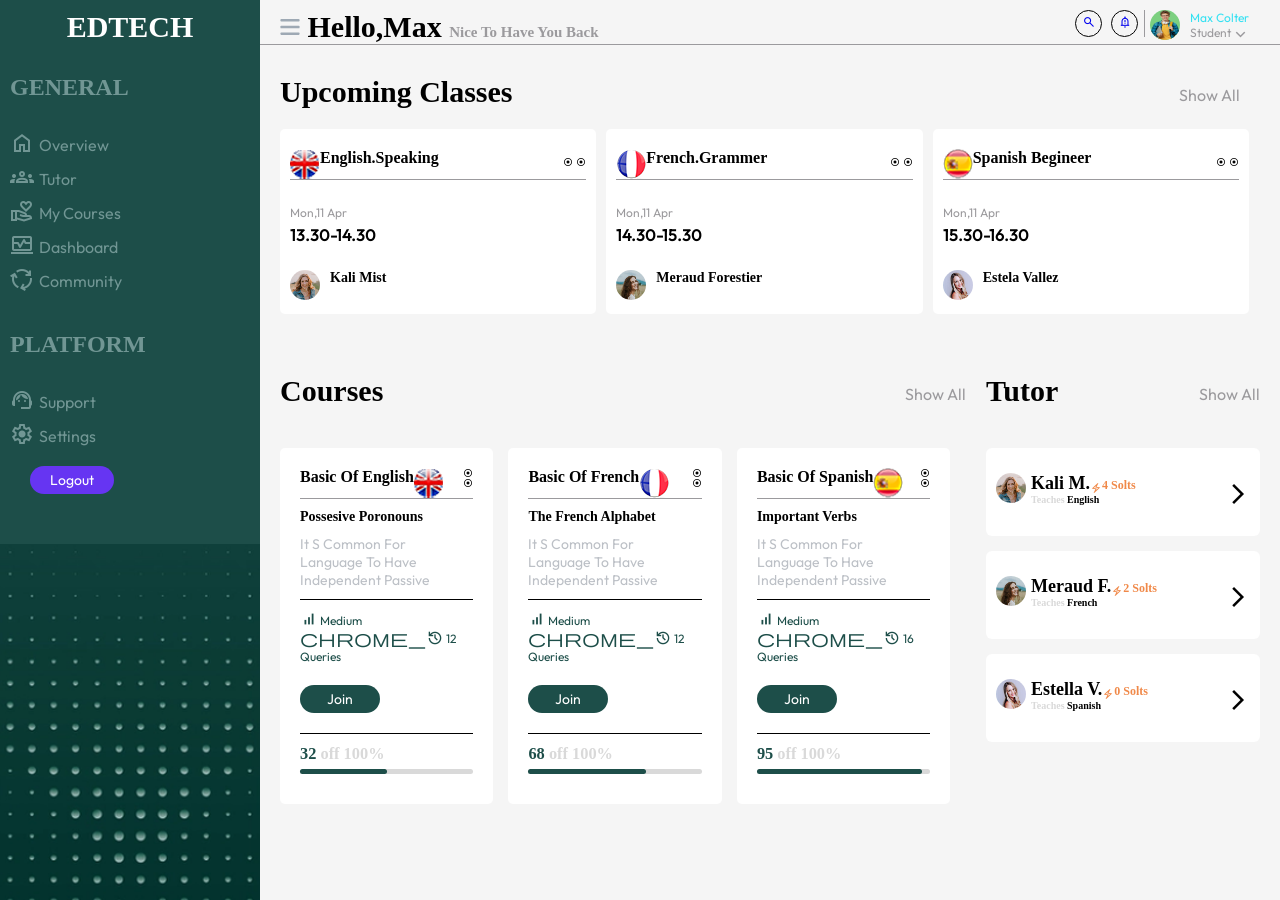
==== index.html @ 7ae6b399 "Rename overview.html to index.html" ====
<!doctype html>
<html>
<head>
	<meta charset="UTF-8">
	<meta name="viewport" content="width=device-width,intial-scale="1.0">
	<link rel="icon" type="image/x-icon" href="images/favicon.ico">
	<link rel="stylesheet" type="text/css" href="css/bootstrap.min.css">
	<link rel="stylesheet" href="https://fonts.googleapis.com/css2?family=Material+Symbols+Outlined:opsz,wght,FILL,GRAD@48,400,0,0" />
	<script src="js/jquery-3.6.3.min.js"></script>
	<script src="js/custom.js"></script>
	<link rel="stylesheet" type="text/css" href="css/style.css">
	<title>edtech</title>
</head>
<body>            
<header>
	<nav class="nav-bar">
		<h1>edtech</h1>
		<ul class="ps-0 mb-0 nav-list">
			<li class="nav-item-title">
				<h2 class="fs-5 text-uppercase my-4">general</h2>
			</li>
			<li class="nav-item">
				<!--<a href="#" title="overview"><i class="fa fa-home"></i>Overview</a>-->
				<a href="overview.html" title="Overview"class="d-inline-block fs-6 text-capitalize text-decoration-none"><span class="material-symbols-outlined nav-icon">home</span>Overview</a>
			</li>
			<li class="nav-item">
				<a href="tutor.html" title="Tutor" class="d-inline-block fs-6 text-capitalize text-decoration-none"><span class="material-symbols-outlined nav-icon">groups</span>Tutor</a>
			</li>
			<li class="nav-item">
				<a href="#" title="My Courses" class="d-inline-block fs-6 text-capitalize text-decoration-none"><span class="material-symbols-outlined nav-icon">volunteer_activism</span>My Courses</a>
			</li>
			<li class="nav-item">
				<a href="dashboard.html" title="Dashboard" class="d-inline-block fs-6 text-capitalize text-decoration-none"><span class="material-symbols-outlined nav-icon">browse_activity</span>Dashboard</a>
			</li>
			<li class="nav-item">
				<a href="#" title="Community" class="d-inline-block fs-6 text-capitalize text-decoration-none"><span class="material-symbols-outlined nav-icon">cycle</span>Community</a>
			</li>
			<li class="nav-item-title">
				<h2 class="fs-5 text-uppercase my-4">platform</h2>
			</li>
			<li class="nav-item">
				<a href="#" title="Support" class="d-inline-block fs-6 text-capitalize text-decoration-none"><span class="material-symbols-outlined nav-icon">support_agent</span>Support</a>
			</li>
			<li class="nav-item">
				<a href="#" title="Settings" class="d-inline-block fs-6 text-capitalize text-decoration-none"><span class="material-symbols-outlined nav-icon">settings</span>Settings</a>
			</li>
			<li class="nav-button">
				<a href="#" title="logout">logout</a>
			</li>
			<li class="nav-item">
				<img src="images/banner.png" alt="banner">
			</li>
		</ul>
	</nav>
</header>
<main>
	<section class="heading">
		<h2>
			<a href="#" title="menu" class="mobile-menu">
				<img src="images/menu.svg">
			</a>
			hello,max <span class="nice">nice to have you back</span>
		</h2>
		<div class="total">
			<div class="search">
				<a href="#" title="search"><span class="material-symbols-outlined sear">search</span></a>
				<a href="#" title="Notification"><span class="material-symbols-outlined sear">notification_important</span></a>
			</div>
			<div class="profil">
				<img src="images/student.png" alt="student">
				<a href="#">
					<span class="name">max colter</span>
					<span class="profile">student<span class="material-symbols-outlined profile-icon">expand_more</span></span>
				</a>
			</div>
		</div>
	</section>
	<section class="total-top">
		<section class="upcoming-class">
			<div class="class">
				<h2>upcoming classes</h2>
				<a href="#" title="Show All" class="showall">show all</a>
			</div>
			<ul class="upcoming-list">
				<li>
					<div class="speaking">
						<div class="english">
							<img src="images/pngegg.png">
							<h3>english.speaking</h3>
							<div class="noti">
								<a href="#" class="dot">
									<span class="material-symbols-outlined neste">nest_heat_link_e</span>
									<span class="material-symbols-outlined neste">nest_heat_link_e</span>
								</a>
							</div>
						</div>
						<div class="date">
							<span class="dates">mon,11 apr</span>
							<span class="new">13.30-14.30</span>
						</div>
						<div class="photo">
							<img src="images/kai.jpeg">
							<h4>kali mist</h4>
						</div>
					</div>
				</li>
				<li>
					<div class="speaking">
						<div class="english">
							<img src="images/france.png">
							<h3>french.grammer</h3>
							<div class="noti">
								<a href="#" class="dot">
									<span class="material-symbols-outlined neste">nest_heat_link_e</span>
									<span class="material-symbols-outlined neste">nest_heat_link_e</span>
								</a>
							</div>
						</div>
						<div class="date">
							<span class="dates">mon,11 apr</span>
							<span class="new">14.30-15.30</span>
						</div>
						<div class="photo">
							<img src="images/merud.jpeg">
							<h4>meraud forestier</h4>
						</div>
					</div>
				</li>
				<li>
					<div class="speaking">
						<div class="english">
							<img src="images/spanish.png">
							<h3>spanish begineer</h3>
							<div class="noti">
								<a href="#" class="dot">
									<span class="material-symbols-outlined neste">nest_heat_link_e</span>
									<span class="material-symbols-outlined neste">nest_heat_link_e</span>
								</a>
							</div>
						</div>
						<div class="date">
							<span class="dates">mon,11 apr</span>
							<span class="new">15.30-16.30</span>
						</div>
						<div class="photo">
							<img src="images/estella.jpeg">
							<h4>estela vallez</h4>
						</div>
					</div>
				</li>
			</ul>
		</section>
		<section class="courses">
			<ul class="text">
				<li class="clas">
					<div class="class">
						<h2>courses</h2>
						<a href="#" title="Show All" class="showal">show all</a>
					</div>
					<ul class="basic-list">
						<li>
							<div class="speakin">
								<div class="full">
									<div class="english">
										<h3>basic of english</h3>
										<img src="images/pngegg.png">
										<div class="noti">
											<a href="#" class="dot">
												<span class="material-symbols-outlined nest">nest_heat_link_e</span>
												<span class="material-symbols-outlined nest">nest_heat_link_e</span>
											</a>
										</div>
									</div>
									<div class="paragraph">
										<h4>possesive poronouns</h4>
										<p>it s common for language to have independent passive</p>
									</div>
									<div class="hard">
										<a href="#" title="Medium"><span class="material-symbols-outlined signal">signal_cellular_alt</span>Medium</a>
										<a href="#" title="Queries"><span class="material-symbols-outlined signal">chrome_restore</span></i>12 queries</a>
									</div>
									<div class="join">
										<a href="#" title="join">join</a>
									</div>
								</div>
								<div class="progress">
									<h3>32 <span class="perwcentage">off 100%</span></h3>
									<div class="progrees-drive">
									</div>
								</div>       
							</div>
						</li>
						<li>
							<div class="speakin">
								<div class="full">
									<div class="english">
										<h3>basic of french</h3>
										<img src="images/france.png">
										<div class="noti">
											<a href="#" class="dots">
												<span class="material-symbols-outlined nest">nest_heat_link_e</span>
												<span class="material-symbols-outlined nest">nest_heat_link_e</span>
											</a>
										</div>
									</div>
									<div class="paragraph">
										<h4>the french  alphabet</h4>
										<p>it s common for language to have independent passive</p>
									</div>
									<div class="hard">
										<a href="#" title="Medium"><span class="material-symbols-outlined signal">signal_cellular_alt</span>Medium</a>
										<a href="#" title="Queries"><span class="material-symbols-outlined signal">chrome_restore</span>12 queries</a>
										
									</div>
									<div class="join">
										<a href="#" title="join">join</a>
									</div>
								</div>
								<div class="progress">
									<h3>68 <span class="perwcentage">off 100%</span></h3>
									<div class="progrees-drives">
									</div>
								</div>
							</div>
						</li>
						<li>
							<div class="speakin">
								<div class="full">
									<div class="english">
										<h3>basic of spanish</h3>
										<img src="images/spanish.png">
										<div class="noti">
											<a href="#" class="dots">
												<span class="material-symbols-outlined nest">nest_heat_link_e</span>
												<span class="material-symbols-outlined nest">nest_heat_link_e</span>
											</a>
										</div>
									</div>
									<div class="paragraph">
										<h4>important verbs</h4>
										<p>it s common for language to have independent passive</p>
									</div>
									<div class="hard">
										<a href="#" title="Medium"><span class="material-symbols-outlined signal">signal_cellular_alt</span>Medium</a>
										<a href="#" title="Queries"><span class="material-symbols-outlined signal">chrome_restore</span>16 queries</a>
									</div>
									<div class="join">
										<a href="#" title="join">join</a>
									</div>
								</div>
								<div class="progress">
									<h3>95 <span class="perwcentage">off 100%</span></h3>
									<div class="progrees-drivea">
									</div>
								</div>
							</div>
						</li>
					</ul>
				</li>
				<li class="claso">
					<div class="class">
						<h2>tutor</h2>
						<a href="#" class="showal">show all</a>
					</div>
					<ul class="show">
						<li>
							<div class="slot">
								<img src="images/kai.jpeg" alt="tutor">
								<div class="tutor">
									<h3>kali m.<span class="material-symbols-outlined icon">electric_bolt</span><span class="four">4 solts</span></h3>
									<h4><span class="teacher">teaches</span> english</h4>
								</div>
								<div class="right-arrow">
									<span class="material-symbols-outlined tutor-icon">arrow_forward_ios</span>
								</div>
							</div>
							<div class="slot">
								<img src="images/merud.jpeg" alt="tutor">
								<div class="tutor">
									<h3>meraud f.<span class="material-symbols-outlined icon">electric_bolt</span><span class="four">2 solts</span></h3>
									<h4><span class="teacher">teaches</span> french</h4>
								</div>
								<div class="right-arrow">
									<span class="material-symbols-outlined tutor-icon">arrow_forward_ios</span>
								</div>
							</div>
							<div class="slot">
								<img src="images/estella.jpeg" alt="tutor">
								<div class="tutor">
									<h3>estella v.<span class="material-symbols-outlined icon">electric_bolt</span><span class="four">0 solts</span></h3>
									<h4><span class="teacher">teaches</span> spanish</h4>
								</div>
								<div class="right-arrow">
									<span class="material-symbols-outlined tutor-icon">arrow_forward_ios</span>
								</div>
							</div>
						</li>
					</ul>
				</li>
			</ul>
		</section>
	</section>
</main>
</body>
</html>
---- css/style.css ----
*{
margin:0;
padding:0;
}
@font-face {
	font-family: 'Outfit';
	src: url('../fonts/Outfit-Regular.eot');
	src: url('../fonts/Outfit-Regular.eot?#iefix') format('embedded-opentype'),
	url('../fonts/Outfit-Regular.woff2') format('woff2'),
	url('../fonts/Outfit-Regular.woff') format('woff'),
	url('../fonts/Outfit-Regular.ttf') format('truetype'),
	url('../fonts/Outfit-Regular.svg#Outfit-Regular') format('svg');
	font-weight: normal;
	font-style: normal;
	font-display: swap;
}
@font-face {
    font-family: 'Poppins';
    src: url('../font/Poppins-Regular.eot');
    src: url('../font/Poppins-Regular.eot?#iefix') format('embedded-opentype'),
        url('../font/Poppins-Regular.woff2') format('woff2'),
        url('../font/Poppins-Regular.woff') format('woff'),
        url('../font/Poppins-Regular.ttf') format('truetype'),
        url('../font/Poppins-Regular.svg#Poppins-Regular') format('svg');
    font-weight: normal;
    font-style: normal;
    font-display: swap;
}
body {
    font-family: 'Outfit';
    color: #bcc0c6;
    background: #f5f5f5;
    font-size: 14px;
}
h1,h2,h3,h4,h5,h6{
	    font-family: 'Poppins';
		font-weight:bold;
}
header{
	position:fixed;
}
.nav-bar{    
	width: 260px;
    float: left;
    height: 100vh;
	background: #1d4e49;
    overflow-y: scroll;
}
/* width */
.nav-bar::-webkit-scrollbar {
  width: 5px;
}

/* Track */
.nav-bar::-webkit-scrollbar-track {
  color:#38bdaf; 
}
 
/* Handle */
.nav-bar::-webkit-scrollbar-thumb {
  background:#009d8d; 
  border-radius: 10px;
}

/* Handle on hover */
.nav-bar:hover::-webkit-scrollbar-thumb{
  background:#38bdaf; 
}
.nav-bar::-webkit-scrollbar-thumb:hover {
  background: #6dfff0; 
}
.nav-bar>h1{
	text-align: center;
	text-transform: uppercase;
	color: #fff;
	margin-top: 10px;
	font-size: 30px;
}
.mobile-menu {
	text-decoration:none;
}
.mobile-menu img{
	width:20px;
}
header.active{
	display:none;
}
header.active + main{
	margin-left:0;
	width:100%;
}
.profile-icon{
	float: right;
	font-size: 19px;
}
.nav-list{
	float:left;
	list-style:none;
}
.nav-icon{
    vertical-align: sub;
    padding-right: 5px;
}
.nav-item-title>h2{
	font-size: 24px;
	text-transform:uppercase;
	color:#719694;
	margin-bottom: 30px;
	margin-left: 10px;
	margin-top: 30px;
}
.nav-item>a{
	text-decoration: none;
	color: #719694;
	display: inline-block;
	margin-bottom: 10px;
	margin-left: 10px;
	font-size: 16px;
	text-transform: capitalize;
}
.nav-item i{
	    padding-right:8px;
}
.nav-item>a:hover{
	color:#fff;
}
.nav-button>a{
	text-decoration: none;
	margin-left: 30px;
	margin-top: 10px;
	display: inline-block;
	text-transform: capitalize;
	color: #fff;
	border-radius: 15px;
	background: #6635F2;
	padding: 5px 20px;
	margin-bottom: 50px;
}
.nav-item img{
	width:100%;
}
main{
    float: left;
    width: calc(100% - 260px);
    margin-left: 260px;
}
.total-top{
	width:calc(100% - 40px);
	padding: 0px 20px;
	float:left;
}
.heading{
    margin-top: 10px;
    margin-bottom: 10px;
    border-bottom: 1px solid #9B9A9D;
}
.heading>h2{
	display: inline-block;
	font-size: 30px;
	color: #000000;
	text-transform: capitalize;
	margin-left: 20px;
}
.nice{
	font-size: 15px;
	color: #9B9A9D;
}
.search{
    display: inline-block;
    float: left;
    border-right: 1px solid #9B9A9D;
    margin-right: 5px;
}
.total{
    float: right;
    margin-right: 30px;
}
.upcoming-class{
float: left;
width: 100%;
}
.profil{
	float: left;
}
.profil>a{
	display: inline-block;
    float: right;
	text-decoration:none;
	margin-left: 10px;
	font-size:12px;
	text-transform:capitalize;
}
.profil i{
	    margin-left: 25px;
}
.profil img{
	width: 30px;
	border-radius: 30px;
	background: #7CD080;
	height: 30px;
}
.name{
	display:block;
	color:#35E1F2;
}
.profile{
	color:#9B9A9D;
}
.search a{
    display: inline-block;
    background: #f5f5f5;
    border-radius: 30px;
    width: 25px;
    height: 25px;
    text-align: center;
    margin-right: 6px;
    border: 1px solid #000000;
    text-decoration: none;
}
.sear{
	font-size: 14px;
    vertical-align: sub;
}
.search i{
	    margin-top: 8px;
}
.class{
	padding-top:20px;
	padding-bottom:20px;
}
.class h2{
	display: inline-block;
	text-transform:capitalize;
	font-size: 30px;
    color: #000000;
	font-weight: bold;
}
.showall{
	float: right;
	text-transform:capitalize;
	font-size: 16px;
	text-decoration: none;
	color: #9B9A9D;
	padding-top: 10px;
    padding-right: 20px;
}
.upcoming-list{
	list-style: none;
	float: left;
	width: 100%;
}
.upcoming-list>li{
	width: 33.3%;
	float: left;
}
.speaking{
    float: left;
    background: #fff;
    padding: 20px 10px 20px 10px;
    border-radius: 5px;
    margin-right: 10px;
    max-height: 145px;
    width: calc(100% - 30px);
}
.english img{
	width: 30px;
	float: left;
}
.english{
    border-bottom: 1px solid #9B9A9D;
    width: 100%;
    float: left;
}
.english>h3{
	display: inline-block;
	text-transform: capitalize;
	font-size: 16px;
	color: #000000;
	float: left;
}
.noti{
	display:inline-block;
	float:right;
}
.nest{
	display: block;
    vertical-align: sub;
    font-size: 10px;
}
.neste{
	vertical-align: sub;
	font-size: 10px;
}
.dot{
    color: #000000;
	text-decoration:none;
}
.dots{
    color: #000000;
	text-decoration:none;
}
.date{
	float: left;
    width: 100%;
	padding-top: 25px;
}
.dates{
    font-size: 12px;
    text-transform: capitalize;
    color: #9B9A9D;
    display: block;
    margin-bottom: 5px;
}
.new{
	font-size: 16px;
	color: #000000;
	font-weight: bold;
}
.photo{
	width:100%;
	float:left;
	padding-top:25px;
}
.photo img{
	width: 30px;
	border-radius: 30px;
	float: left;
}
.photo>h4{
	display: inline-block;
	float: left;
	margin-left: 10px;
	font-size: 14px;
	color: #000000;
	font-weight: bold;
	text-transform: capitalize;
}
.courses{
	float: left;
	width: 100%;
	padding-top: 40px;
}
.text{
	list-style:none;
	float:left;
	width:100%;
}
.basic-list{
	list-style: none;
    float: left;
    width: 100%;
	padding: 20px 0;
}
.basic-list li{
    width: 33.3%;
    float: left;
}
/*.basic-list li:last-child{
    width: 24%;
    float: left;
}*/
.clas{
	width:70%;
	float:left;
}
.claso {
    width: calc(30% - 20px);
    float: left;
    margin-left: 20px;
}
.clas>h1{
	display: inline-block;
	text-transform: capitalize;
	font-size: 30px;
	color: #000000;
}
.show{
    list-style: none;
    float: left;
    padding: 20px 0;
    width: 100%;
}
.showal{
	float:right;
	text-transform: capitalize;
	font-size: 16px;
	text-decoration:none;
	color: #9B9A9D;
	padding-top: 10px;
}
.claso>h1{
	font-size:30px;
	color:#000000;
	display:inline-block;
	text-transform:capitalize;
}
.paragraph{
	float: left;
	width: 100%;
	border-bottom: 1px solid #000000;
	margin-top: 10px;
}
.paragraph>h4{
	color: #000000;
	text-transform: capitalize;
	font-size: 14px;
}
.paragraph>p{
    text-transform: capitalize;
    margin-bottom: 10px;
    width: 96%;
    margin-top: 10px;
}
.hard{
	float: left;
    width: 100%;
	margin: 10px 0;
}
.hard a{
	color: #1d4e49;
	text-decoration: none;
	text-transform: capitalize;
	font-size: 12px;
	margin-right: 5px;
}
.signal{
    font-size: 18px;
    vertical-align: sub;
    padding-right: 2px;
}
.join a{
    text-decoration: none;
    text-transform: capitalize;
    color: #fff;
    background: #1d4e49;
    border-radius: 16px;
    padding: 5px 27px;
    margin-top: 10px;
    display: inline-block;
}
.join a:hover{
	background:#27736b;
}
.speakin{
	float: left;
	background: #fff;
	padding: 20px 20px 20px 20px;
	border-radius: 5px;
	margin-right: 15px;
}
.full{
	float: left;
	width: 100%;
	border-bottom: 1px solid #000000;
}
.join{
	float: left;
	margin-bottom: 20px;
}
.progress{
    width: 100%;
    float: left;
    margin: 10px 0;
}
.progress h3{
	margin-bottom: 5px;
    color: #1d4e49;
}
.perwcentage{
	color: #d9d9d9;
}
.progrees-drive{
	width: 100%;
	border-radius: 9px;
	height: 5px;
	background: #D9D9D9;
	position: relative;
}
.progrees-drive:before{
	width: 50%;
	border-radius: 9px;
	height: 5px;
	background:#1d4e49;
	position:absolute;
	content:"";
	
}
.progrees-drives{
	width: 100%;
	border-radius: 9px;
	height: 5px;
	background: #D9D9D9;
	position: relative;
}
.progrees-drives:before{
	width: 68%;
	border-radius: 9px;
	height: 5px;
	background:#1d4e49;
	position:absolute;
	content:"";
	
}
.progrees-drivea{
	width: 100%;
	border-radius: 9px;
	height: 5px;
	background: #D9D9D9;
	position: relative;
}
.progrees-drivea:before{
	width: 95%;
	border-radius: 9px;
	height: 5px;
	background:#1d4e49;
	position:absolute;
	content:"";
	
}
.slot{
    float: left;
    width: calc(100% - 20px);
    background: #fff;
    border-radius: 6px;
    padding: 25px 10px 26px 10px;
	margin-bottom: 15px;
}
.tutor{
	float: left;
}
.slot img{
	width: 30px;
	border-radius: 30px;
	float: left;
}
.tutor h3{
	float: left;
	font-size: 18px;
	color: #000000;
	margin-left: 5px;
	text-transform: capitalize;
}
.tutor h4{
    font-size: 10px;
    display: block;
    text-transform: capitalize;
    margin-left: 5px;
	color: #000000;
}
.teacher{
	color:#d9d9d9;
}
.icon{
	font-size: 12px;
	vertical-align: sub;
	color: #F08949;
}
.four{
    color: #F08949;
    font-size: 12px;
}
.right-arrow{
	display: inline-block;
    float: right;
}
.tutor-icon{
	color: #000000;
	margin-top: 9px;
}
.show>li{
	float:left;
	width:100%;
}
@media only screen and (max-width:1400px) {
	.container{
		width:1320px;
	}
}
@media only screen and (max-width:1200px) {
	.container{
		width:1140px;
	}
	.clas {
		width: 100%;
		float: left;
	}
	.claso{
		width:100%;
		float:left;
	}
}
@media only screen and (max-width:992px) {
	.container{
		width:960px;
	}
	.upcoming-list>li {
		width: 50%;
		float: left;
		margin-bottom: 20px;
	}
	.basic-list li {
		width: 50%;
		float: left;
		margin-bottom: 20px;
	}
}
/********************************768**************/
@media only screen and (max-width:768px) {
	.container{
		width:720px;
	}
	.mobile-menu {
		display: block;
	}
	.nav-bar {
		width: 165px;
		float: left;
		height: 100vh;
		background: #1d4e49;
		overflow-y: scroll;
	}
	main {
		float: left;
		width: calc(100% - 165px);
		margin-left: 165px;
	}
	.heading>h2 {
		font-size:23px;
	}
	.class h2{
		font-size:23px;
	}
	.clas>h2{
		font-size:23px;
	}
	.nav-item-title>h3 {
		font-size: 20px;
	}
	.slot{
		padding: 25px 7px 26px 7px;
	}
}
@media only screen and (max-width:576px) {
	.container{
		width:540px;
	}
	.heading>h1{
		font-size:16px;
	}
	.total{
		float: right;
		margin-right:0;
		width: 100%;
		margin-top: 10px;
	}
	.class h2{
		font-size:16px;
	}
	.showall{
		font-size:14px;
		margin-right:0;
	}
	.class {
		padding-top: 20px;
	}
	.upcoming-list>li {
		width: 100%;
	}
	.clas>h2 {
		font-size: 16px;
	}
	.basic-list li {
		width: 100%;
	}
	.courses{
		padding-top: 20px;
	}
	.claso>h2 {
		font-size:16px;
	}
	.showal{
		font-size: 14px;
	}
}
/*******************576**********************/
@media only screen and (max-width:576px) {
	.container{
		width:100%;
	}
}
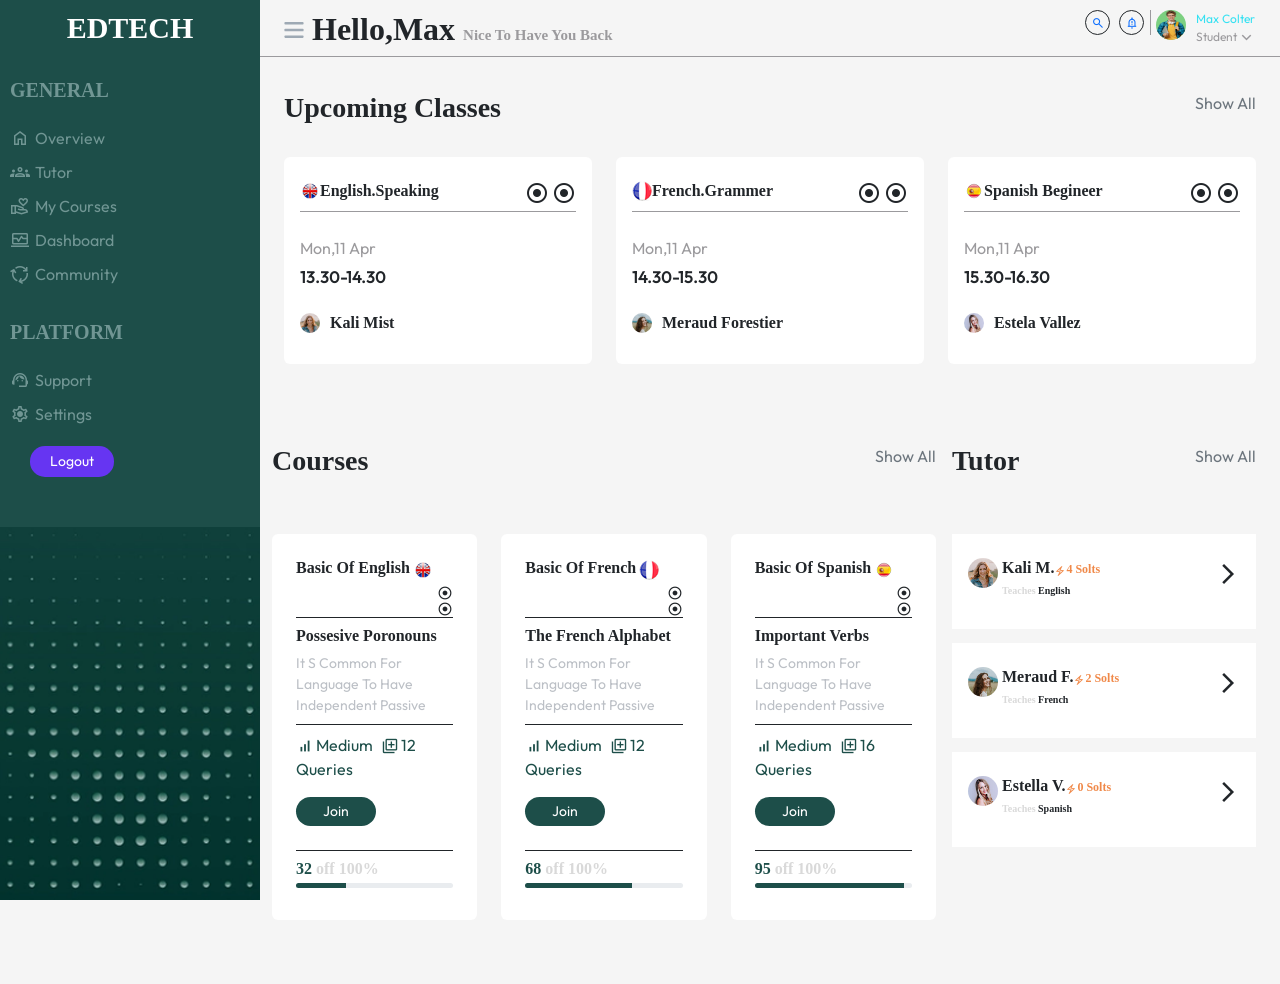
==== commit 49ba5159: "feat: add extra pages" ====
--- a/index.html
+++ b/index.html
@@ -1,305 +1,383 @@
 <!doctype html>
 <html>
+
 <head>
 	<meta charset="UTF-8">
-	<meta name="viewport" content="width=device-width,intial-scale="1.0">
+	<meta name="viewport" content="width=device-width,intial-scale=" 1.0">
 	<link rel="icon" type="image/x-icon" href="images/favicon.ico">
 	<link rel="stylesheet" type="text/css" href="css/bootstrap.min.css">
-	<link rel="stylesheet" href="https://fonts.googleapis.com/css2?family=Material+Symbols+Outlined:opsz,wght,FILL,GRAD@48,400,0,0" />
+	<link rel="stylesheet"
+		href="https://fonts.googleapis.com/css2?family=Material+Symbols+Outlined:opsz,wght,FILL,GRAD@48,400,0,0" />
 	<script src="js/jquery-3.6.3.min.js"></script>
 	<script src="js/custom.js"></script>
 	<link rel="stylesheet" type="text/css" href="css/style.css">
 	<title>edtech</title>
 </head>
-<body>            
-<header>
-	<nav class="nav-bar">
-		<h1>edtech</h1>
-		<ul class="ps-0 mb-0 nav-list">
-			<li class="nav-item-title">
-				<h2 class="fs-5 text-uppercase my-4">general</h2>
-			</li>
-			<li class="nav-item">
-				<!--<a href="#" title="overview"><i class="fa fa-home"></i>Overview</a>-->
-				<a href="overview.html" title="Overview"class="d-inline-block fs-6 text-capitalize text-decoration-none"><span class="material-symbols-outlined nav-icon">home</span>Overview</a>
-			</li>
-			<li class="nav-item">
-				<a href="tutor.html" title="Tutor" class="d-inline-block fs-6 text-capitalize text-decoration-none"><span class="material-symbols-outlined nav-icon">groups</span>Tutor</a>
-			</li>
-			<li class="nav-item">
-				<a href="#" title="My Courses" class="d-inline-block fs-6 text-capitalize text-decoration-none"><span class="material-symbols-outlined nav-icon">volunteer_activism</span>My Courses</a>
-			</li>
-			<li class="nav-item">
-				<a href="dashboard.html" title="Dashboard" class="d-inline-block fs-6 text-capitalize text-decoration-none"><span class="material-symbols-outlined nav-icon">browse_activity</span>Dashboard</a>
-			</li>
-			<li class="nav-item">
-				<a href="#" title="Community" class="d-inline-block fs-6 text-capitalize text-decoration-none"><span class="material-symbols-outlined nav-icon">cycle</span>Community</a>
-			</li>
-			<li class="nav-item-title">
-				<h2 class="fs-5 text-uppercase my-4">platform</h2>
-			</li>
-			<li class="nav-item">
-				<a href="#" title="Support" class="d-inline-block fs-6 text-capitalize text-decoration-none"><span class="material-symbols-outlined nav-icon">support_agent</span>Support</a>
-			</li>
-			<li class="nav-item">
-				<a href="#" title="Settings" class="d-inline-block fs-6 text-capitalize text-decoration-none"><span class="material-symbols-outlined nav-icon">settings</span>Settings</a>
-			</li>
-			<li class="nav-button">
-				<a href="#" title="logout">logout</a>
-			</li>
-			<li class="nav-item">
-				<img src="images/banner.png" alt="banner">
-			</li>
-		</ul>
-	</nav>
-</header>
-<main>
-	<section class="heading">
-		<h2>
-			<a href="#" title="menu" class="mobile-menu">
-				<img src="images/menu.svg">
-			</a>
-			hello,max <span class="nice">nice to have you back</span>
-		</h2>
-		<div class="total">
-			<div class="search">
-				<a href="#" title="search"><span class="material-symbols-outlined sear">search</span></a>
-				<a href="#" title="Notification"><span class="material-symbols-outlined sear">notification_important</span></a>
+
+<body>
+	<header>
+		<nav class="nav-bar">
+			<h1>edtech</h1>
+			<ul class="ps-0 mb-0 nav-list">
+				<li class="nav-item-title">
+					<h2 class="fs-5 text-uppercase my-4">general</h2>
+				</li>
+				<li class="nav-item">
+					<!--<a href="#" title="overview"><i class="fa fa-home"></i>Overview</a>-->
+					<a href="overview.html" title="Overview"
+						class="d-inline-block fs-6 text-capitalize text-decoration-none"><span
+							class="material-symbols-outlined nav-icon">home</span>Overview</a>
+				</li>
+				<li class="nav-item">
+					<a href="tutor.html" title="Tutor"
+						class="d-inline-block fs-6 text-capitalize text-decoration-none"><span
+							class="material-symbols-outlined nav-icon">groups</span>Tutor</a>
+				</li>
+				<li class="nav-item">
+					<a href="#" title="My Courses"
+						class="d-inline-block fs-6 text-capitalize text-decoration-none"><span
+							class="material-symbols-outlined nav-icon">volunteer_activism</span>My Courses</a>
+				</li>
+				<li class="nav-item">
+					<a href="dashboard.html" title="Dashboard"
+						class="d-inline-block fs-6 text-capitalize text-decoration-none"><span
+							class="material-symbols-outlined nav-icon">browse_activity</span>Dashboard</a>
+				</li>
+				<li class="nav-item">
+					<a href="table.html" title="Community"
+						class="d-inline-block fs-6 text-capitalize text-decoration-none"><span
+							class="material-symbols-outlined nav-icon">cycle</span>Community</a>
+				</li>
+				<li class="nav-item-title">
+					<h2 class="fs-5 text-uppercase my-4">platform</h2>
+				</li>
+				<li class="nav-item">
+					<a href="#" title="Support" class="d-inline-block fs-6 text-capitalize text-decoration-none"><span
+							class="material-symbols-outlined nav-icon">support_agent</span>Support</a>
+				</li>
+				<li class="nav-item">
+					<a href="#" title="Settings" class="d-inline-block fs-6 text-capitalize text-decoration-none"><span
+							class="material-symbols-outlined nav-icon">settings</span>Settings</a>
+				</li>
+				<li class="nav-button">
+					<a href="#" title="logout">logout</a>
+				</li>
+				<li class="nav-item">
+					<img src="images/banner.png" alt="banner">
+				</li>
+			</ul>
+		</nav>
+	</header>
+	<main>
+		<section class="heading">
+			<h2 class="d-inline-block fs-2 text-body text-capitalize ms-4">
+				<a href="#" title="menu" class="mobile-menu text-decoration-none">
+					<img src="images/menu.svg" alt="logo" class="align-baseline">
+				</a>
+				hello,max <span class="nice">nice to have you back</span>
+			</h2>
+			<div class="total float-end me-4">
+				<div class="search d-inline-block ">
+					<a href="#" title="search"
+						class="d-inline-block rounded-circle text-decoration-none border border-dark text-center"><span
+							class="material-symbols-outlined sear">search</span></a>
+					<a href="#" title="Notification"
+						class="d-inline-block rounded-circle text-decoration-none border border-dark text-center"><span
+							class="material-symbols-outlined sear">notification_important</span></a>
+				</div>
+				<div class="profil">
+					<img src="images/student.png" alt="student" class="rounded-circle">
+					<a href="#">
+						<span class="name">max colter</span>
+						<span class="profile">student<span
+								class="material-symbols-outlined profile-icon">expand_more</span></span>
+					</a>
+				</div>
 			</div>
-			<div class="profil">
-				<img src="images/student.png" alt="student">
-				<a href="#">
-					<span class="name">max colter</span>
-					<span class="profile">student<span class="material-symbols-outlined profile-icon">expand_more</span></span>
-				</a>
-			</div>
-		</div>
-	</section>
-	<section class="total-top">
-		<section class="upcoming-class">
-			<div class="class">
-				<h2>upcoming classes</h2>
-				<a href="#" title="Show All" class="showall">show all</a>
-			</div>
-			<ul class="upcoming-list">
-				<li>
-					<div class="speaking">
-						<div class="english">
-							<img src="images/pngegg.png">
-							<h3>english.speaking</h3>
-							<div class="noti">
-								<a href="#" class="dot">
-									<span class="material-symbols-outlined neste">nest_heat_link_e</span>
-									<span class="material-symbols-outlined neste">nest_heat_link_e</span>
-								</a>
-							</div>
-						</div>
-						<div class="date">
-							<span class="dates">mon,11 apr</span>
-							<span class="new">13.30-14.30</span>
-						</div>
-						<div class="photo">
-							<img src="images/kai.jpeg">
-							<h4>kali mist</h4>
-						</div>
-					</div>
-				</li>
-				<li>
-					<div class="speaking">
-						<div class="english">
-							<img src="images/france.png">
-							<h3>french.grammer</h3>
-							<div class="noti">
-								<a href="#" class="dot">
-									<span class="material-symbols-outlined neste">nest_heat_link_e</span>
-									<span class="material-symbols-outlined neste">nest_heat_link_e</span>
-								</a>
-							</div>
-						</div>
-						<div class="date">
-							<span class="dates">mon,11 apr</span>
-							<span class="new">14.30-15.30</span>
-						</div>
-						<div class="photo">
-							<img src="images/merud.jpeg">
-							<h4>meraud forestier</h4>
-						</div>
-					</div>
-				</li>
-				<li>
-					<div class="speaking">
-						<div class="english">
-							<img src="images/spanish.png">
-							<h3>spanish begineer</h3>
-							<div class="noti">
-								<a href="#" class="dot">
-									<span class="material-symbols-outlined neste">nest_heat_link_e</span>
-									<span class="material-symbols-outlined neste">nest_heat_link_e</span>
-								</a>
-							</div>
-						</div>
-						<div class="date">
-							<span class="dates">mon,11 apr</span>
-							<span class="new">15.30-16.30</span>
-						</div>
-						<div class="photo">
-							<img src="images/estella.jpeg">
-							<h4>estela vallez</h4>
-						</div>
-					</div>
-				</li>
-			</ul>
 		</section>
-		<section class="courses">
-			<ul class="text">
-				<li class="clas">
-					<div class="class">
-						<h2>courses</h2>
-						<a href="#" title="Show All" class="showal">show all</a>
-					</div>
-					<ul class="basic-list">
-						<li>
-							<div class="speakin">
-								<div class="full">
-									<div class="english">
-										<h3>basic of english</h3>
-										<img src="images/pngegg.png">
-										<div class="noti">
-											<a href="#" class="dot">
-												<span class="material-symbols-outlined nest">nest_heat_link_e</span>
-												<span class="material-symbols-outlined nest">nest_heat_link_e</span>
-											</a>
-										</div>
-									</div>
-									<div class="paragraph">
-										<h4>possesive poronouns</h4>
-										<p>it s common for language to have independent passive</p>
-									</div>
-									<div class="hard">
-										<a href="#" title="Medium"><span class="material-symbols-outlined signal">signal_cellular_alt</span>Medium</a>
-										<a href="#" title="Queries"><span class="material-symbols-outlined signal">chrome_restore</span></i>12 queries</a>
-									</div>
-									<div class="join">
-										<a href="#" title="join">join</a>
-									</div>
-								</div>
-								<div class="progress">
-									<h3>32 <span class="perwcentage">off 100%</span></h3>
-									<div class="progrees-drive">
-									</div>
-								</div>       
-							</div>
-						</li>
-						<li>
-							<div class="speakin">
-								<div class="full">
-									<div class="english">
-										<h3>basic of french</h3>
-										<img src="images/france.png">
-										<div class="noti">
-											<a href="#" class="dots">
-												<span class="material-symbols-outlined nest">nest_heat_link_e</span>
-												<span class="material-symbols-outlined nest">nest_heat_link_e</span>
-											</a>
-										</div>
-									</div>
-									<div class="paragraph">
-										<h4>the french  alphabet</h4>
-										<p>it s common for language to have independent passive</p>
-									</div>
-									<div class="hard">
-										<a href="#" title="Medium"><span class="material-symbols-outlined signal">signal_cellular_alt</span>Medium</a>
-										<a href="#" title="Queries"><span class="material-symbols-outlined signal">chrome_restore</span>12 queries</a>
-										
-									</div>
-									<div class="join">
-										<a href="#" title="join">join</a>
-									</div>
-								</div>
-								<div class="progress">
-									<h3>68 <span class="perwcentage">off 100%</span></h3>
-									<div class="progrees-drives">
-									</div>
-								</div>
-							</div>
-						</li>
-						<li>
-							<div class="speakin">
-								<div class="full">
-									<div class="english">
-										<h3>basic of spanish</h3>
-										<img src="images/spanish.png">
-										<div class="noti">
-											<a href="#" class="dots">
-												<span class="material-symbols-outlined nest">nest_heat_link_e</span>
-												<span class="material-symbols-outlined nest">nest_heat_link_e</span>
-											</a>
-										</div>
-									</div>
-									<div class="paragraph">
-										<h4>important verbs</h4>
-										<p>it s common for language to have independent passive</p>
-									</div>
-									<div class="hard">
-										<a href="#" title="Medium"><span class="material-symbols-outlined signal">signal_cellular_alt</span>Medium</a>
-										<a href="#" title="Queries"><span class="material-symbols-outlined signal">chrome_restore</span>16 queries</a>
-									</div>
-									<div class="join">
-										<a href="#" title="join">join</a>
-									</div>
-								</div>
-								<div class="progress">
-									<h3>95 <span class="perwcentage">off 100%</span></h3>
-									<div class="progrees-drivea">
-									</div>
-								</div>
-							</div>
-						</li>
-					</ul>
-				</li>
-				<li class="claso">
-					<div class="class">
-						<h2>tutor</h2>
-						<a href="#" class="showal">show all</a>
-					</div>
-					<ul class="show">
-						<li>
-							<div class="slot">
-								<img src="images/kai.jpeg" alt="tutor">
-								<div class="tutor">
-									<h3>kali m.<span class="material-symbols-outlined icon">electric_bolt</span><span class="four">4 solts</span></h3>
-									<h4><span class="teacher">teaches</span> english</h4>
-								</div>
-								<div class="right-arrow">
-									<span class="material-symbols-outlined tutor-icon">arrow_forward_ios</span>
-								</div>
-							</div>
-							<div class="slot">
-								<img src="images/merud.jpeg" alt="tutor">
-								<div class="tutor">
-									<h3>meraud f.<span class="material-symbols-outlined icon">electric_bolt</span><span class="four">2 solts</span></h3>
-									<h4><span class="teacher">teaches</span> french</h4>
-								</div>
-								<div class="right-arrow">
-									<span class="material-symbols-outlined tutor-icon">arrow_forward_ios</span>
-								</div>
-							</div>
-							<div class="slot">
-								<img src="images/estella.jpeg" alt="tutor">
-								<div class="tutor">
-									<h3>estella v.<span class="material-symbols-outlined icon">electric_bolt</span><span class="four">0 solts</span></h3>
-									<h4><span class="teacher">teaches</span> spanish</h4>
-								</div>
-								<div class="right-arrow">
-									<span class="material-symbols-outlined tutor-icon">arrow_forward_ios</span>
-								</div>
-							</div>
-						</li>
-					</ul>
-				</li>
-			</ul>
+
+		<section class="total-top float-start w-100 px-4">
+			<section class="upcoming-class float-start w-100">
+				<div class="py-4">
+					<h2 class="d-inline-block fs-3 fw-bold text-capitalize text-body">upcoming classes</h2>
+					<a href="#" title="Show All"
+						class="fs-6 text-capitalize float-end text-decoration-none text-secondary">show all</a>
+				</div>
+				<ul class="upcoming-list list-unstyled row">
+					<li class="col-xl-4 col-md-6 float-start">
+						<div class="speaking rounded me-3 py-4 px-3 float-start w-100">
+							<div class="english float-start w-100">
+								<img src="images/pngegg.png">
+								<h3 class="mb-0 d-inline-block fs-6 text-body float-start text-capitalize">
+									english.speaking</h3>
+								<div class="d-inline-block float-end">
+									<a href="#" class="text-decoration-none text-body">
+										<span class="material-symbols-outlined">nest_heat_link_e</span>
+										<span class="material-symbols-outlined">nest_heat_link_e</span>
+									</a>
+								</div>
+							</div>
+							<div class="date pt-4 w-100 mb-4">
+								<span class="dates fs-6 text-capitalize d-block">mon,11 apr</span>
+								<span class="new fs-6 text-body fw-bold">13.30-14.30</span>
+							</div>
+							<div class="photo">
+								<img src="images/kai.jpeg" class="align-middle rounded-circle float-start" alt="icon">
+								<h4 class="d-inline-block float-start fs-6 text-body fw-bold text-capitalize">kali mist
+								</h4>
+							</div>
+						</div>
+					</li>
+					<li class="col-xl-4 col-md-6 float-start">
+						<div class="speaking rounded me-3 py-4 px-3 float-start w-100">
+							<div class="english float-start w-100">
+								<img src="images/france.png">
+								<h3 class="mb-0 d-inline-block fs-6 text-body float-start text-capitalize">
+									french.grammer</h3>
+								<div class="d-inline-block float-end">
+									<a href="#" class="text-decoration-none text-body">
+										<span class="material-symbols-outlined">nest_heat_link_e</span>
+										<span class="material-symbols-outlined">nest_heat_link_e</span>
+									</a>
+								</div>
+							</div>
+							<div class="date pt-4 w-100 mb-4">
+								<span class="dates fs-6 text-capitalize d-block">mon,11 apr</span>
+								<span class="new fs-6 text-body fw-bold">14.30-15.30</span>
+							</div>
+							<div class="photo">
+								<img src="images/merud.jpeg" class="align-middle rounded-circle float-start" alt="icon">
+								<h4 class="d-inline-block float-start fs-6 text-body fw-bold text-capitalize">meraud
+									forestier</h4>
+							</div>
+						</div>
+					</li>
+					<li class="col-xl-4 col-md-6 float-start">
+						<div class="speaking rounded me-3 py-4 px-3 float-start w-100">
+							<div class="english float-start w-100">
+								<img src="images/spanish.png">
+								<h3 class="mb-0 d-inline-block fs-6 text-body float-start text-capitalize">spanish
+									begineer</h3>
+								<div class="d-inline-block float-end">
+									<a href="#" class="text-decoration-none text-body">
+										<span class="material-symbols-outlined">nest_heat_link_e</span>
+										<span class="material-symbols-outlined">nest_heat_link_e</span>
+									</a>
+								</div>
+							</div>
+							<div class="date pt-4 w-100 mb-4">
+								<span class="dates fs-6 text-capitalize d-block">mon,11 apr</span>
+								<span class="new fs-6 text-body fw-bold">15.30-16.30</span>
+							</div>
+							<div class="photo pt-3">
+								<img src="images/estella.jpeg" class="align-middle rounded-circle float-start"
+									alt="icon">
+								<h4 class="d-inline-block float-start fs-6 text-body fw-bold text-capitalize">estela
+									vallez</h4>
+							</div>
+						</div>
+					</li>
+				</ul>
+			</section>
+			<section class="courses">
+				<ul class="list-unstyled text row">
+					<li class="list-group-item clas col-xl-8 col-lg-12 float-start">
+						<div class="py-4">
+							<h2 class="d-inline-block fs-3 fw-bold text-capitalize text-body">courses</h2>
+							<a href="#" title="Show All"
+								class="fs-6 text-capitalize float-end text-decoration-none text-secondary">show all</a>
+						</div>
+						<ul class="list-unstyled float-start py-4 row">
+							<li class="float-start col-xl-4 col-md-6 mb-md-4">
+								<div class="white p-4 float-start rounded me-3 w-100">
+									<div class="border-bottom border-dark float-start w-100">
+										<div class="border-bottom border-dark float-start w-100">
+											<h3 class="d-inline-block fs-6 fw-bold text-capitalize text-body">basic of
+												english</h3>
+											<img src="images/pngegg.png" class="align-middle flag" alt="icon">
+											<div class="d-inline-block float-end neste">
+												<a href="#" class="text-decoration-none text-body">
+													<span
+														class="material-symbols-outlined d-block fs-6">nest_heat_link_e</span>
+													<span
+														class="material-symbols-outlined d-block fs-6">nest_heat_link_e</span>
+												</a>
+											</div>
+										</div>
+										<div class="paragraph float-start border-bottom border-dark mt-2 w-100">
+											<h4 class="text-body fs-6 text-capitalize">possesive poronouns</h4>
+											<p class="text-capitalize my-2">it s common for language to have independent
+												passive</p>
+										</div>
+										<div class="hard float-start my-2 w-100">
+											<a href="#" title="Medium"
+												class="text-decoration-none text-capitalize fs-6 "><span
+													class="material-symbols-outlined signal">signal_cellular_alt</span>Medium</a>
+											<a href="#" title="Queries"
+												class="text-decoration-none text-capitalize fs-6 "><span
+													class="material-symbols-outlined signal">library_add</span></i>12
+												queries</a>
+										</div>
+										<div class="join float-start mb-4 w-100">
+											<a href="#" title="join"
+												class="text-decoration-none text-capitalize rounded-pill py-1 d-inline-block mt-2">join</a>
+										</div>
+									</div>
+									<div class="prog float-start my-2 w-100">
+										<h3 class="fs-6">32 <span class="perwcentage">off 100%</span></h3>
+										<div class="progress" style="height:5px">
+											<div class="progress-bar" style="width:32%;height:5px;background:#1d4e49;">
+											</div>
+										</div>
+									</div>
+								</div>
+							</li>
+							<li class="float-start col-xl-4 col-md-6 mb-md-4">
+								<div class="white p-4 float-start rounded me-3 w-100">
+									<div class="border-bottom border-dark float-start w-100">
+										<div class="border-bottom border-dark float-start w-100">
+											<h3 class="d-inline-block fs-6 fw-bold text-capitalize text-body">basic of
+												french</h3>
+											<img src="images/france.png" class="align-middle flag" alt="icon">
+											<div class="d-inline-block float-end neste">
+												<a href="#" class="text-decoration-none text-body">
+													<span
+														class="material-symbols-outlined d-block fs-6">nest_heat_link_e</span>
+													<span
+														class="material-symbols-outlined d-block fs-6">nest_heat_link_e</span>
+												</a>
+											</div>
+										</div>
+										<div class="paragraph float-start border-bottom border-dark mt-2 w-100">
+											<h4 class="text-body fs-6 text-capitalize">the french alphabet</h4>
+											<p class="text-capitalize my-2">it s common for language to have independent
+												passive</p>
+										</div>
+										<div class="hard float-start my-2 w-100">
+											<a href="#" title="Medium"
+												class="text-decoration-none text-capitalize fs-6"><span
+													class="material-symbols-outlined signal">signal_cellular_alt</span>Medium</a>
+											<a href="#" title="Queries"
+												class="text-decoration-none text-capitalize fs-6"><span
+													class="material-symbols-outlined signal">library_add</span>12
+												queries</a>
+
+										</div>
+										<div class="join float-start mb-4 w-100">
+											<a href="#" title="join"
+												class="text-decoration-none text-capitalize rounded-pill py-1 d-inline-block mt-2">join</a>
+										</div>
+									</div>
+									<div class="prog float-start my-2 w-100">
+										<h3 class="fs-6">68 <span class="perwcentage">off 100%</span></h3>
+										<div class="progress" style="height:5px">
+											<div class="progress-bar" style="width:68%;height:5px;background:#1d4e49;">
+											</div>
+										</div>
+									</div>
+								</div>
+							</li>
+							<li class="float-start col-xl-4 col-md-6 mb-md-4">
+								<div class="white p-4 float-start rounded me-3 w-100">
+									<div class="border-bottom border-dark float-start w-100">
+										<div class=" border-bottom border-dark float-start w-100">
+											<h3 class="d-inline-block fs-6 fw-bold text-capitalize text-body">basic of
+												spanish</h3>
+											<img src="images/spanish.png" class="align-middle flag" alt="icon">
+											<div class="d-inline-block float-end neste">
+												<a href="#" class="text-decoration-none text-body">
+													<span
+														class="material-symbols-outlined d-block fs-6">nest_heat_link_e</span>
+													<span
+														class="material-symbols-outlined d-block fs-6">nest_heat_link_e</span>
+												</a>
+											</div>
+										</div>
+										<div class="paragraph float-start border-bottom border-dark mt-2 w-100">
+											<h4 class="text-body fs-6 text-capitalize">important verbs</h4>
+											<p class="text-capitalize my-2">it s common for language to have independent
+												passive</p>
+										</div>
+										<div class="hard float-start my-2 w-100">
+											<a href="#" title="Medium"
+												class="text-decoration-none text-capitalize fs-6 "><span
+													class="material-symbols-outlined signal">signal_cellular_alt</span>Medium</a>
+											<a href="#" title="Queries"
+												class="text-decoration-none text-capitalize fs-6 "><span
+													class="material-symbols-outlined signal">library_add</span>16
+												queries</a>
+										</div>
+										<div class="join float-start mb-4 w-100">
+											<a href="#" title="join"
+												class="text-decoration-none text-capitalize rounded-pill py-1 d-inline-block mt-2">join</a>
+										</div>
+									</div>
+									<div class="prog float-start my-2 w-100">
+										<h3 class="fs-6">95 <span class="perwcentage">off 100%</span></h3>
+										<div class="progress" style="height:5px">
+											<div class="progress-bar" style="width:95%;height:5px;background:#1d4e49;">
+											</div>
+										</div>
+									</div>
+								</div>
+							</li>
+						</ul>
+					</li>
+					<li class="claso col-xl-4 col-lg-12 float-start ps-3">
+						<div class="py-4">
+							<h2 class="d-inline-block fs-3 fw-bold text-capitalize text-body">tutor</h2>
+							<a href="#"
+								class="showal fs-6 text-capitalize float-end text-decoration-none text-secondary">show
+								all</a>
+						</div>
+						<ul class="list-unstyled float-start py-4 row">
+							<li class="float-start w-100">
+								<div class="float-start border-rounded py-4 px-3 slot w-100">
+									<img src="images/kai.jpeg" alt="tutor" class="rounded-circle float-start">
+									<div class="float-start tutor">
+										<h3 class="float-start fs-6 text-body ms-1 text-capitalize">kali m.<span
+												class="material-symbols-outlined icon allign-middle">electric_bolt</span><span
+												class="four">4 solts</span></h3>
+										<h4 class="text-capitalize ms-1 text-body"><span class="teacher">teaches</span>
+											english</h4>
+									</div>
+									<div class="d-inline-block float-end">
+										<span class="material-symbols-outlined mt-1 text-body">arrow_forward_ios</span>
+									</div>
+								</div>
+								<div class="float-start border-rounded py-4 px-3 slot w-100">
+									<img src="images/merud.jpeg" alt="tutor" class="rounded-circle float-start">
+									<div class="float-start tutor">
+										<h3 class="float-start fs-6 text-body ms-1 text-capitalize">meraud f.<span
+												class="material-symbols-outlined icon allign-middle">electric_bolt</span><span
+												class="four">2 solts</span></h3>
+										<h4 class="text-capitalize ms-1 text-body"><span class="teacher">teaches</span>
+											french</h4>
+									</div>
+									<div class="d-inline-block float-end">
+										<span class="material-symbols-outlined mt-1 text-body">arrow_forward_ios</span>
+									</div>
+								</div>
+								<div class="float-start border-rounded py-4 px-3 slot w-100">
+									<img src="images/estella.jpeg" alt="tutor" class="rounded-circle float-start">
+									<div class="float-start tutor">
+										<h3 class="float-start fs-6 text-body ms-1 text-capitalize">estella v.<span
+												class="material-symbols-outlined icon allign-middle">electric_bolt</span><span
+												class="four">0 solts</span></h3>
+										<h4 class="text-capitalize ms-1 text-body"><span class="teacher">teaches</span>
+											spanish</h4>
+									</div>
+									<div class="d-inline-block float-end">
+										<span class="material-symbols-outlined mt-1 text-body">arrow_forward_ios</span>
+									</div>
+								</div>
+							</li>
+						</ul>
+					</li>
+				</ul>
+			</section>
 		</section>
-	</section>
-</main>
+	</main>
 </body>
-</html>
+
+</html>
--- a/css/style.css
+++ b/css/style.css
@@ -1,3 +1,7 @@
+/*
+  NAME:NAVANEETHA KRISHNAN
+  ROLE:UIUX DESIGNER
+  */
 *{
 margin:0;
 padding:0;
@@ -26,6 +30,71 @@
     font-style: normal;
     font-display: swap;
 }
+@font-face {
+    font-family: 'Material Icons Outlined';
+    src: url('../fonts/MaterialIconsOutlined-Regular.eot');
+    src: url('../fonts/MaterialIconsOutlined-Regular.eot?#iefix') format('embedded-opentype'),
+        url('../fonts/MaterialIconsOutlined-Regular.woff2') format('woff2'),
+        url('../fonts/MaterialIconsOutlined-Regular.woff') format('woff'),
+        url('../fonts/MaterialIconsOutlined-Regular.ttf') format('truetype'),
+        url('../fonts/MaterialIconsOutlined-Regular.svg#MaterialIconsOutlined-Regular') format('svg');
+    font-weight: normal;
+    font-style: normal;
+    font-display: swap;
+}
+
+@font-face {
+    font-family: 'Material Icons Round';
+    src: url('../fonts/MaterialIconsRound-Regular.eot');
+    src: url('../fonts/MaterialIconsRound-Regular.eot?#iefix') format('embedded-opentype'),
+        url('../fonts/MaterialIconsRound-Regular.woff2') format('woff2'),
+        url('../fonts/MaterialIconsRound-Regular.woff') format('woff'),
+        url('../fonts/MaterialIconsRound-Regular.ttf') format('truetype'),
+        url('../fonts/MaterialIconsRound-Regular.svg#MaterialIconsRound-Regular') format('svg');
+    font-weight: normal;
+    font-style: normal;
+    font-display: swap;
+}
+
+@font-face {
+    font-family: 'Material Icons Two Tone';
+    src: url('../fonts/MaterialIconsTwoTone-Regular.eot');
+    src: url('../fonts/MaterialIconsTwoTone-Regular.eot?#iefix') format('embedded-opentype'),
+        url('../fonts/MaterialIconsTwoTone-Regular.woff2') format('woff2'),
+        url('../fonts/MaterialIconsTwoTone-Regular.woff') format('woff'),
+        url('../fonts/MaterialIconsTwoTone-Regular.ttf') format('truetype'),
+        url('../fonts/MaterialIconsTwoTone-Regular.svg#MaterialIconsTwoTone-Regular') format('svg');
+    font-weight: normal;
+    font-style: normal;
+    font-display: swap;
+}
+
+@font-face {
+    font-family: 'Material Icons Sharp';
+    src: url('../fonts/MaterialIconsSharp-Regular.eot');
+    src: url('../fonts/MaterialIconsSharp-Regular.eot?#iefix') format('embedded-opentype'),
+        url('../fonts/MaterialIconsSharp-Regular.woff2') format('woff2'),
+        url('../fonts/MaterialIconsSharp-Regular.woff') format('woff'),
+        url('../fonts/MaterialIconsSharp-Regular.ttf') format('truetype'),
+        url('../fonts/MaterialIconsSharp-Regular.svg#MaterialIconsSharp-Regular') format('svg');
+    font-weight: normal;
+    font-style: normal;
+    font-display: swap;
+}
+
+@font-face {
+    font-family: 'Material Icons';
+    src: url('../fonts/MaterialIcons-Regular.eot');
+    src: url('../fonts/MaterialIcons-Regular.eot?#iefix') format('embedded-opentype'),
+        url('../fonts/MaterialIcons-Regular.woff2') format('woff2'),
+        url('../fonts/MaterialIcons-Regular.woff') format('woff'),
+        url('../fonts/MaterialIcons-Regular.ttf') format('truetype'),
+        url('../fonts/MaterialIcons-Regular.svg#MaterialIcons-Regular') format('svg');
+    font-weight: normal;
+    font-style: normal;
+    font-display: swap;
+}
+
 body {
     font-family: 'Outfit';
     color: #bcc0c6;
@@ -76,9 +145,6 @@
 	margin-top: 10px;
 	font-size: 30px;
 }
-.mobile-menu {
-	text-decoration:none;
-}
 .mobile-menu img{
 	width:20px;
 }
@@ -99,24 +165,17 @@
 }
 .nav-icon{
     vertical-align: sub;
+    font-size: 20px;
     padding-right: 5px;
 }
 .nav-item-title>h2{
-	font-size: 24px;
-	text-transform:uppercase;
 	color:#719694;
-	margin-bottom: 30px;
 	margin-left: 10px;
-	margin-top: 30px;
 }
 .nav-item>a{
-	text-decoration: none;
 	color: #719694;
-	display: inline-block;
 	margin-bottom: 10px;
 	margin-left: 10px;
-	font-size: 16px;
-	text-transform: capitalize;
 }
 .nav-item i{
 	    padding-right:8px;
@@ -144,22 +203,10 @@
     width: calc(100% - 260px);
     margin-left: 260px;
 }
-.total-top{
-	width:calc(100% - 40px);
-	padding: 0px 20px;
-	float:left;
-}
 .heading{
     margin-top: 10px;
     margin-bottom: 10px;
     border-bottom: 1px solid #9B9A9D;
-}
-.heading>h2{
-	display: inline-block;
-	font-size: 30px;
-	color: #000000;
-	text-transform: capitalize;
-	margin-left: 20px;
 }
 .nice{
 	font-size: 15px;
@@ -174,10 +221,6 @@
 .total{
     float: right;
     margin-right: 30px;
-}
-.upcoming-class{
-float: left;
-width: 100%;
 }
 .profil{
 	float: left;
@@ -207,15 +250,10 @@
 	color:#9B9A9D;
 }
 .search a{
-    display: inline-block;
     background: #f5f5f5;
-    border-radius: 30px;
     width: 25px;
     height: 25px;
-    text-align: center;
     margin-right: 6px;
-    border: 1px solid #000000;
-    text-decoration: none;
 }
 .sear{
 	font-size: 14px;
@@ -228,48 +266,15 @@
 	padding-top:20px;
 	padding-bottom:20px;
 }
-.class h2{
-	display: inline-block;
-	text-transform:capitalize;
-	font-size: 30px;
-    color: #000000;
-	font-weight: bold;
-}
-.showall{
-	float: right;
-	text-transform:capitalize;
-	font-size: 16px;
-	text-decoration: none;
-	color: #9B9A9D;
-	padding-top: 10px;
-    padding-right: 20px;
-}
-.upcoming-list{
-	list-style: none;
-	float: left;
-	width: 100%;
-}
-.upcoming-list>li{
-	width: 33.3%;
-	float: left;
-}
 .speaking{
-    float: left;
     background: #fff;
-    padding: 20px 10px 20px 10px;
-    border-radius: 5px;
-    margin-right: 10px;
-    max-height: 145px;
-    width: calc(100% - 30px);
 }
 .english img{
-	width: 30px;
+	width: 20px;
 	float: left;
 }
 .english{
     border-bottom: 1px solid #9B9A9D;
-    width: 100%;
-    float: left;
 }
 .english>h3{
 	display: inline-block;
@@ -278,22 +283,13 @@
 	color: #000000;
 	float: left;
 }
-.noti{
-	display:inline-block;
-	float:right;
-}
 .nest{
 	display: block;
     vertical-align: sub;
     font-size: 10px;
 }
-.neste{
-	vertical-align: sub;
-	font-size: 10px;
-}
-.dot{
-    color: #000000;
-	text-decoration:none;
+.neste{ 
+	padding-left:10px;
 }
 .dots{
     color: #000000;
@@ -316,57 +312,17 @@
 	color: #000000;
 	font-weight: bold;
 }
-.photo{
-	width:100%;
-	float:left;
-	padding-top:25px;
-}
+
 .photo img{
-	width: 30px;
-	border-radius: 30px;
-	float: left;
+	width: 20px;
 }
 .photo>h4{
-	display: inline-block;
-	float: left;
 	margin-left: 10px;
-	font-size: 14px;
-	color: #000000;
-	font-weight: bold;
-	text-transform: capitalize;
 }
 .courses{
 	float: left;
 	width: 100%;
 	padding-top: 40px;
-}
-.text{
-	list-style:none;
-	float:left;
-	width:100%;
-}
-.basic-list{
-	list-style: none;
-    float: left;
-    width: 100%;
-	padding: 20px 0;
-}
-.basic-list li{
-    width: 33.3%;
-    float: left;
-}
-/*.basic-list li:last-child{
-    width: 24%;
-    float: left;
-}*/
-.clas{
-	width:70%;
-	float:left;
-}
-.claso {
-    width: calc(30% - 20px);
-    float: left;
-    margin-left: 20px;
 }
 .clas>h1{
 	display: inline-block;
@@ -374,47 +330,14 @@
 	font-size: 30px;
 	color: #000000;
 }
-.show{
-    list-style: none;
-    float: left;
-    padding: 20px 0;
-    width: 100%;
-}
-.showal{
-	float:right;
-	text-transform: capitalize;
-	font-size: 16px;
-	text-decoration:none;
-	color: #9B9A9D;
-	padding-top: 10px;
-}
 .claso>h1{
 	font-size:30px;
 	color:#000000;
 	display:inline-block;
 	text-transform:capitalize;
 }
-.paragraph{
-	float: left;
-	width: 100%;
-	border-bottom: 1px solid #000000;
-	margin-top: 10px;
-}
-.paragraph>h4{
-	color: #000000;
-	text-transform: capitalize;
-	font-size: 14px;
-}
 .paragraph>p{
-    text-transform: capitalize;
-    margin-bottom: 10px;
     width: 96%;
-    margin-top: 10px;
-}
-.hard{
-	float: left;
-    width: 100%;
-	margin: 10px 0;
 }
 .hard a{
 	color: #1d4e49;
@@ -429,123 +352,33 @@
     padding-right: 2px;
 }
 .join a{
-    text-decoration: none;
-    text-transform: capitalize;
     color: #fff;
     background: #1d4e49;
-    border-radius: 16px;
     padding: 5px 27px;
-    margin-top: 10px;
-    display: inline-block;
 }
 .join a:hover{
 	background:#27736b;
 }
-.speakin{
-	float: left;
+.white{
 	background: #fff;
-	padding: 20px 20px 20px 20px;
-	border-radius: 5px;
-	margin-right: 15px;
-}
-.full{
-	float: left;
-	width: 100%;
-	border-bottom: 1px solid #000000;
-}
-.join{
-	float: left;
-	margin-bottom: 20px;
-}
-.progress{
-    width: 100%;
-    float: left;
-    margin: 10px 0;
-}
-.progress h3{
+}
+.prog h3{
 	margin-bottom: 5px;
     color: #1d4e49;
 }
 .perwcentage{
 	color: #d9d9d9;
 }
-.progrees-drive{
-	width: 100%;
-	border-radius: 9px;
-	height: 5px;
-	background: #D9D9D9;
-	position: relative;
-}
-.progrees-drive:before{
-	width: 50%;
-	border-radius: 9px;
-	height: 5px;
-	background:#1d4e49;
-	position:absolute;
-	content:"";
-	
-}
-.progrees-drives{
-	width: 100%;
-	border-radius: 9px;
-	height: 5px;
-	background: #D9D9D9;
-	position: relative;
-}
-.progrees-drives:before{
-	width: 68%;
-	border-radius: 9px;
-	height: 5px;
-	background:#1d4e49;
-	position:absolute;
-	content:"";
-	
-}
-.progrees-drivea{
-	width: 100%;
-	border-radius: 9px;
-	height: 5px;
-	background: #D9D9D9;
-	position: relative;
-}
-.progrees-drivea:before{
-	width: 95%;
-	border-radius: 9px;
-	height: 5px;
-	background:#1d4e49;
-	position:absolute;
-	content:"";
-	
-}
+
 .slot{
-    float: left;
-    width: calc(100% - 20px);
-    background: #fff;
-    border-radius: 6px;
-    padding: 25px 10px 26px 10px;
-	margin-bottom: 15px;
-}
-.tutor{
-	float: left;
+    background:#fff;
+	margin-bottom:14px;
 }
 .slot img{
 	width: 30px;
-	border-radius: 30px;
-	float: left;
-}
-.tutor h3{
-	float: left;
-	font-size: 18px;
-	color: #000000;
-	margin-left: 5px;
-	text-transform: capitalize;
 }
 .tutor h4{
     font-size: 10px;
-    display: block;
-    text-transform: capitalize;
-    margin-left: 5px;
-	color: #000000;
 }
 .teacher{
 	color:#d9d9d9;
@@ -559,132 +392,236 @@
     color: #F08949;
     font-size: 12px;
 }
-.right-arrow{
-	display: inline-block;
-    float: right;
-}
-.tutor-icon{
-	color: #000000;
-	margin-top: 9px;
-}
-.show>li{
+.flag{
+	width:20px;
+}
+/*******calendar********/
+.tuto{
+	width: 116px;
+}
+.tutor-top{
+position:relative;
+border-right:1px solid #CFCFCF;
+}
+.review{
+    position: absolute;
+    left: 23px;
+    font-size: 12px;
+    padding: 4px;
+    transition: 0.3s;
+    top: 104px;
+}
+.star{
+	font-size:12px;
+	color:#FACB52;
+}
+.city{
+	width:50px;
+}
+.fiona{
+	padding-left: 133px;
+	border-bottom: 1px solid #CFCFCF;
+}
+.usd{
+    padding-left: 17px;
+    font-size: 10px;
+    padding-top: 5px;
+}
+.trail{
+	color:#B2B2B2;
+	font-size:10px;
+}
+.lesson{
+	    padding-left: 10px;
+}
+.speak{
+	color:#B2B2B2;
+}
+.watch{
+	border: 1px solid #CFCFCF;
+	padding: 2px;
+	margin-right: 5px;
+	font-size:20px;
+}
+.vid{
+	border-top: 1px solid #CFCFCF;
+    margin-top: 59px;
+}
+.book{
+	font-size:12px;
+	background:#023C3F;
+}
+.books{
+	padding: 6px 29px;
+	background:#023C3F;
+}
+.books:hover{
+	background:#045b5f;
+}
+.book:hover{
+	background:#045b5f;
+}
+.calendar{
+	position: fixed;
+    background: rgb(0 0 0 / 50%);
+	bottom: 0;
+    top: 0;
+	left:0;
+	right:0;
+}
+.calendar-hed{
+	width: 816px;
+	position: relative;
+	background: #fff;
+	float: left;
+	left: calc(50% - 408px);
+	top: 130px;
+	bottom: 0;
+}
+.day{
+    padding: 4px 11px;
+    border-radius: 6px;
+	transition:0.3s;
+}
+.day:hover{
+	 background: #D9D9D9;
+}
+.forward{
+	width: 40px;
+	height: 40px;
+	background:#fff;
+}
+.less{
+	background: #023c3f;
+}
+.less:hover {
+    background: #045b5f;
+}
+.active{
+	padding: 4px 11px;
+	border-radius: 6px;
+	transition:0.3s;
+	background: #D9D9D9;
+}
+.calendxer, .calendxers, .calendxerp{
+    width: 70px;
+    height: 70px;
+	color:#73cbfb;
+	background:#FFF6E7;
+}
+.calendxer{
+	color:#ECBA32;
+	background:#EBF5FD;
+}
+.calendxerp {
+	background:#EFF1FE;
+	color:#6F78D7;
+}
+.activity{
+	padding: 23px 0 0 23px;
+}
+.chat{
+	width:100%;
 	float:left;
-	width:100%;
-}
-@media only screen and (max-width:1400px) {
-	.container{
-		width:1320px;
-	}
-}
-@media only screen and (max-width:1200px) {
-	.container{
-		width:1140px;
-	}
-	.clas {
-		width: 100%;
-		float: left;
-	}
-	.claso{
-		width:100%;
-		float:left;
-	}
-}
-@media only screen and (max-width:992px) {
-	.container{
-		width:960px;
-	}
-	.upcoming-list>li {
-		width: 50%;
-		float: left;
-		margin-bottom: 20px;
-	}
-	.basic-list li {
-		width: 50%;
-		float: left;
-		margin-bottom: 20px;
-	}
-}
-/********************************768**************/
-@media only screen and (max-width:768px) {
-	.container{
-		width:720px;
-	}
-	.mobile-menu {
-		display: block;
-	}
-	.nav-bar {
-		width: 165px;
-		float: left;
-		height: 100vh;
-		background: #1d4e49;
-		overflow-y: scroll;
-	}
-	main {
-		float: left;
-		width: calc(100% - 165px);
-		margin-left: 165px;
-	}
-	.heading>h2 {
-		font-size:23px;
-	}
-	.class h2{
-		font-size:23px;
-	}
-	.clas>h2{
-		font-size:23px;
-	}
-	.nav-item-title>h3 {
-		font-size: 20px;
-	}
-	.slot{
-		padding: 25px 7px 26px 7px;
-	}
-}
-@media only screen and (max-width:576px) {
-	.container{
-		width:540px;
-	}
-	.heading>h1{
-		font-size:16px;
-	}
-	.total{
-		float: right;
-		margin-right:0;
-		width: 100%;
-		margin-top: 10px;
-	}
-	.class h2{
-		font-size:16px;
-	}
-	.showall{
-		font-size:14px;
-		margin-right:0;
-	}
-	.class {
-		padding-top: 20px;
-	}
-	.upcoming-list>li {
-		width: 100%;
-	}
-	.clas>h2 {
-		font-size: 16px;
-	}
-	.basic-list li {
-		width: 100%;
-	}
-	.courses{
-		padding-top: 20px;
-	}
-	.claso>h2 {
-		font-size:16px;
-	}
-	.showal{
-		font-size: 14px;
-	}
-}
-/*******************576**********************/
-@media only screen and (max-width:576px) {
-	.container{
-		width:100%;
-	}
-}+}
+.hours{
+	padding: 15px 0 0 10px;
+}
+.bg-white{
+	background: #fff;
+}
+.ml-auto{
+	margin-left: auto!important;
+}
+.pt-11{
+	padding-top: 4px;
+}
+.pt-12{
+	margin-top:7px;
+}
+.ms-11{
+	margin-left:10px;
+}
+.bg-gray{
+	color:#6D6D6D;
+}
+.fs-7{
+	font-size:10px;
+}
+.bg-lightgray{
+	background:#D9D9D9;
+}
+.fs-8{
+	font-size:12px;
+}
+.arrow{
+	width:25px;
+	height:25px;
+}
+.dateing{
+	width:20%;
+}
+.reminder{
+	padding: 6px 10px;
+	background: #5A64DC;
+}
+.reminders{
+	padding: 6px 10px;
+}
+.reminders:hover{
+	background:#5A64DC;
+	color:#ffffff !important;
+}
+.fs-13{
+	font-size:13px;
+}
+.p-16{
+	padding: 16px 0px 16px 16px;
+}
+.meeting{
+	color:#A0A1D1;
+}
+.bg-danger{
+	background:#e73a55;
+}
+.fs-10{
+	font-size:10px;
+}
+.py-8{
+	padding:29px 0;
+}
+.mt-8{
+	margin-top: 62px;
+}
+.month{
+	width: calc(97% - 50px);
+	text-align: center;
+}
+.tab-content{ 
+	  border:1px solid #dee2e6!important; 
+	  background-color: #fff!important; 
+ } 
+ table{ 
+	 border-collapse: collapse; 
+     border-spacing: 0; 
+     width: 100%; 
+   
+ } 
+ th{
+	 color:#fff; 
+	 text-align: left; 
+	 padding: 5px; 
+	 text-transform:capitalize; 
+ } 
+ td{ 
+	 text-align: left; 
+	 padding: 5px; 
+	 text-transform:capitalize; 
+	 color:#000000; 
+ } 
+ tr:nth-child(even){ 
+background-color: rgba(0,0,0,.05); 
+ } 
+ .table-head{ 
+	 background:#1d4e49; 
+ } 
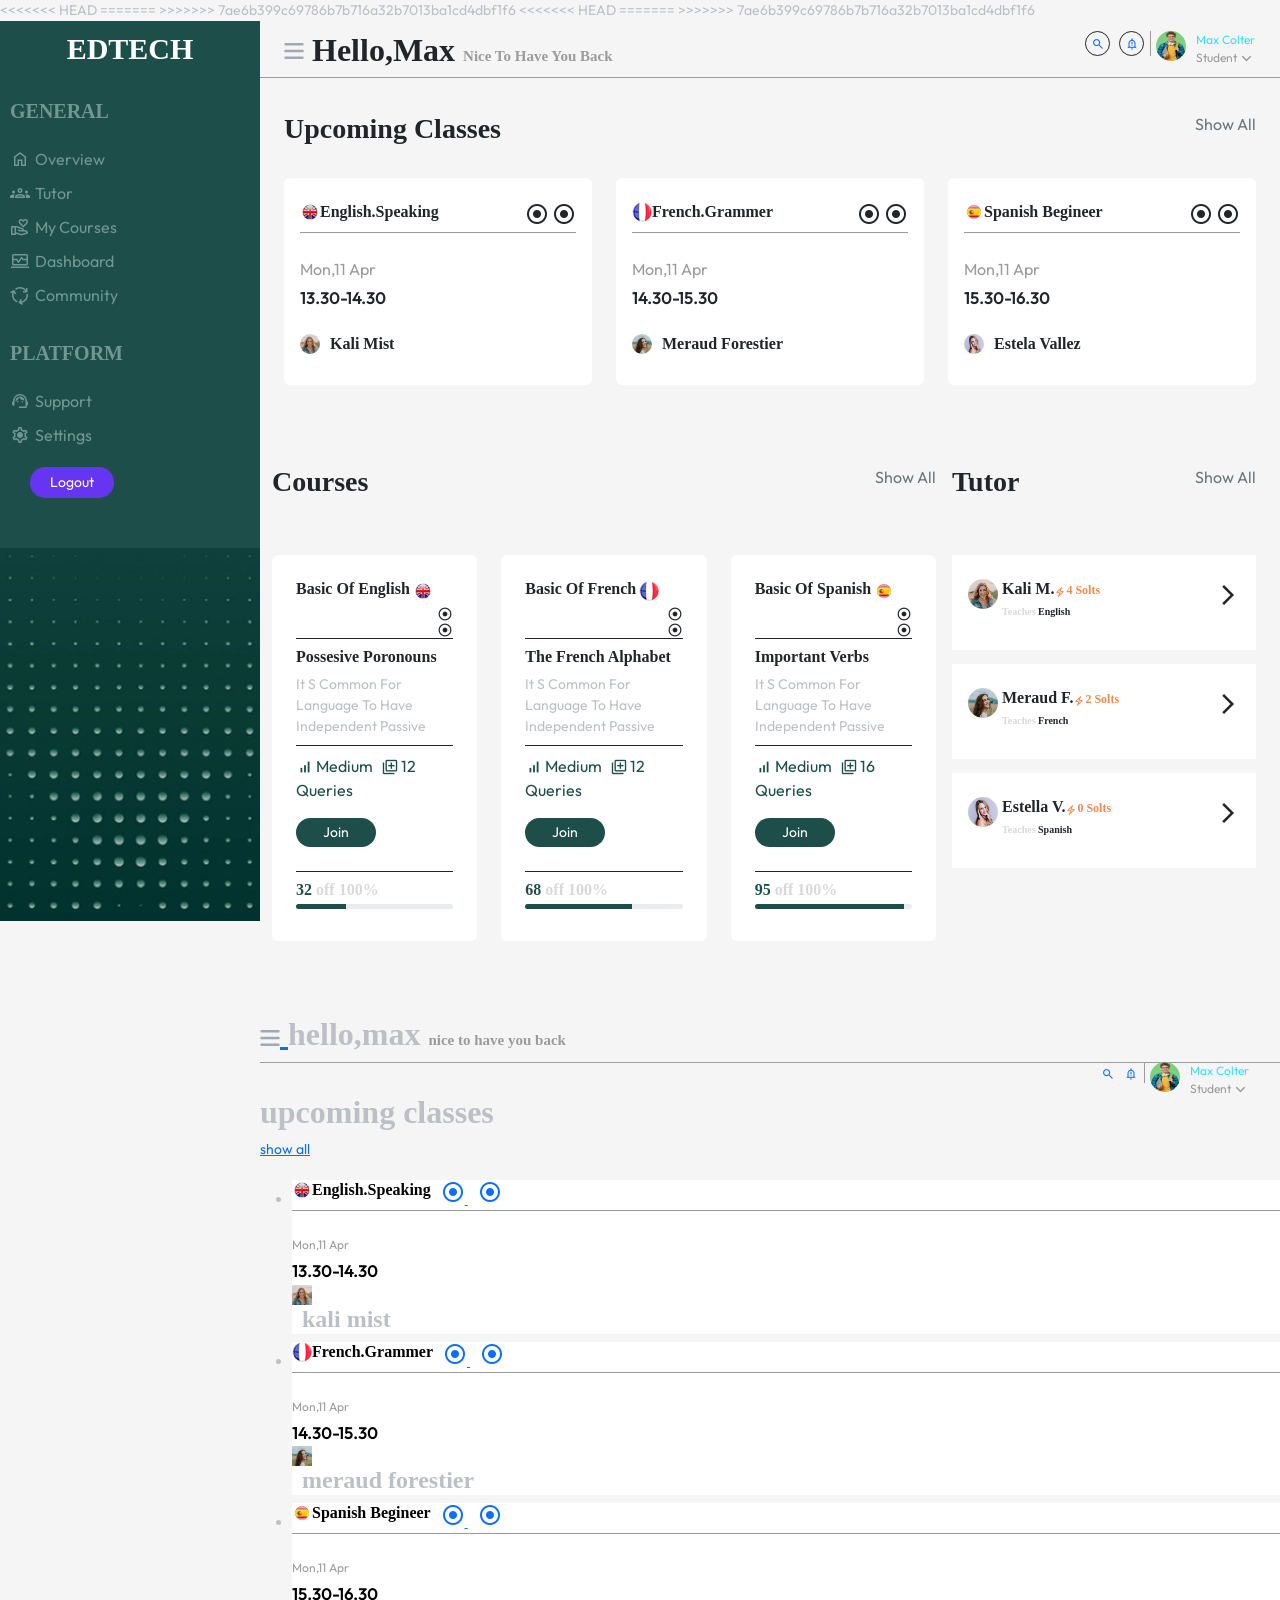
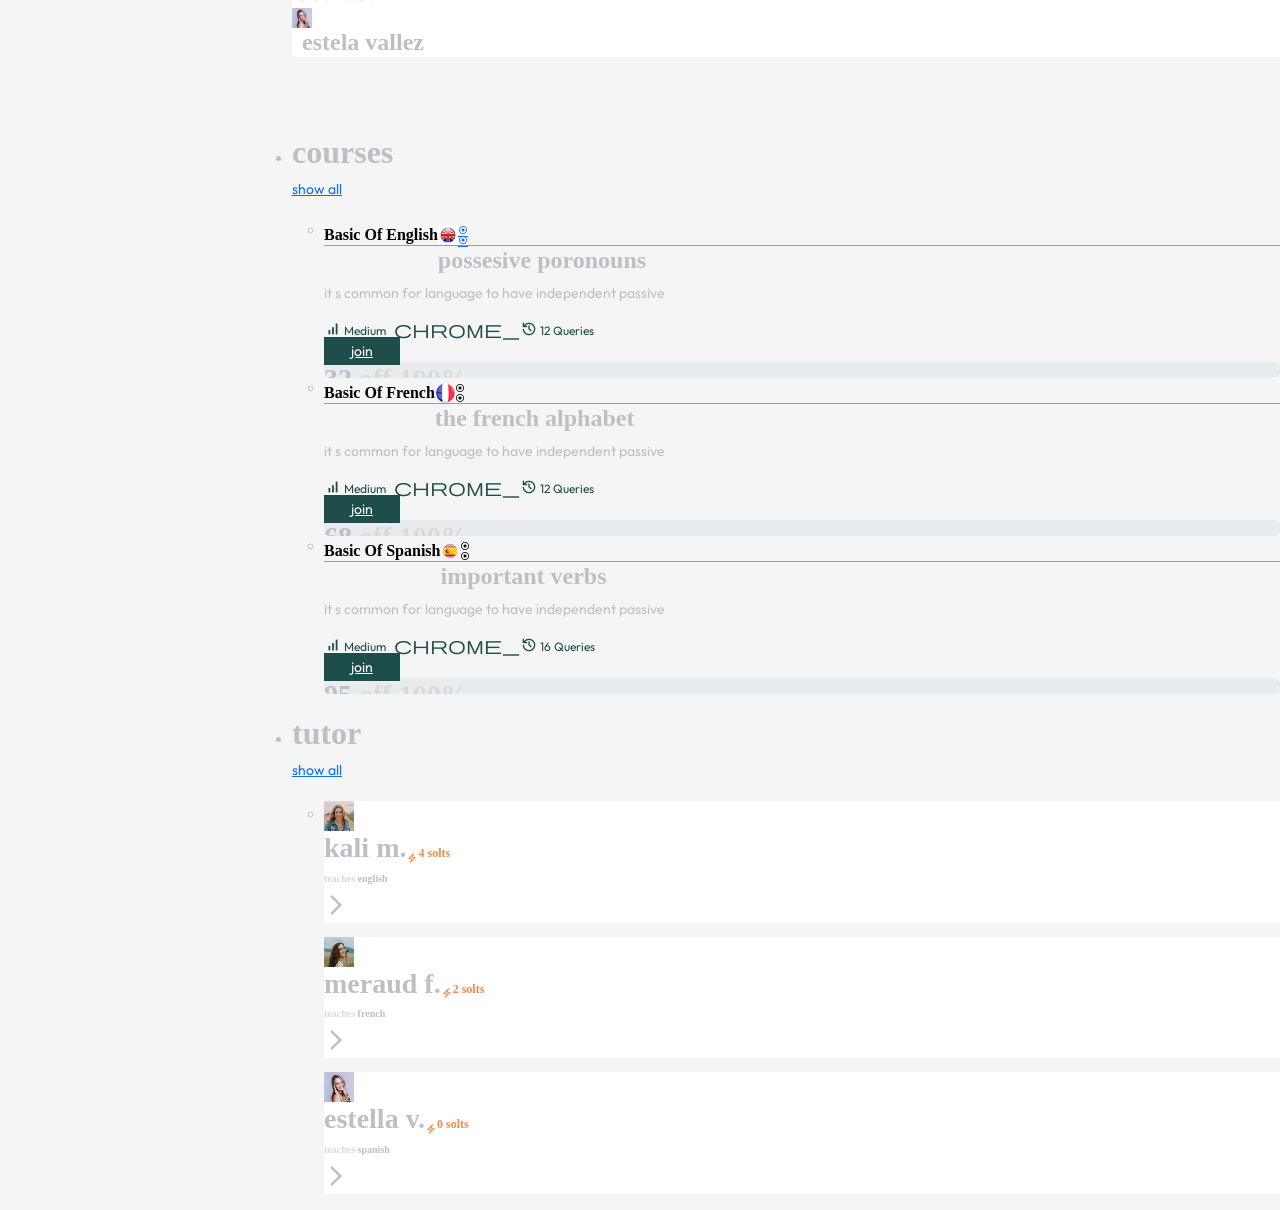
==== commit 7b295cb8: "Merge branch 'main' of https://github.com/krish-uiux/edtech" ====
--- a/index.html
+++ b/index.html
@@ -1,5 +1,6 @@
 <!doctype html>
 <html>
+<<<<<<< HEAD
 
 <head>
 	<meta charset="UTF-8">
@@ -8,11 +9,20 @@
 	<link rel="stylesheet" type="text/css" href="css/bootstrap.min.css">
 	<link rel="stylesheet"
 		href="https://fonts.googleapis.com/css2?family=Material+Symbols+Outlined:opsz,wght,FILL,GRAD@48,400,0,0" />
+=======
+<head>
+	<meta charset="UTF-8">
+	<meta name="viewport" content="width=device-width,intial-scale="1.0">
+	<link rel="icon" type="image/x-icon" href="images/favicon.ico">
+	<link rel="stylesheet" type="text/css" href="css/bootstrap.min.css">
+	<link rel="stylesheet" href="https://fonts.googleapis.com/css2?family=Material+Symbols+Outlined:opsz,wght,FILL,GRAD@48,400,0,0" />
+>>>>>>> 7ae6b399c69786b7b716a32b7013ba1cd4dbf1f6
 	<script src="js/jquery-3.6.3.min.js"></script>
 	<script src="js/custom.js"></script>
 	<link rel="stylesheet" type="text/css" href="css/style.css">
 	<title>edtech</title>
 </head>
+<<<<<<< HEAD
 
 <body>
 	<header>
@@ -380,4 +390,298 @@
 	</main>
 </body>
 
-</html>+</html>
+=======
+<body>            
+<header>
+	<nav class="nav-bar">
+		<h1>edtech</h1>
+		<ul class="ps-0 mb-0 nav-list">
+			<li class="nav-item-title">
+				<h2 class="fs-5 text-uppercase my-4">general</h2>
+			</li>
+			<li class="nav-item">
+				<!--<a href="#" title="overview"><i class="fa fa-home"></i>Overview</a>-->
+				<a href="overview.html" title="Overview"class="d-inline-block fs-6 text-capitalize text-decoration-none"><span class="material-symbols-outlined nav-icon">home</span>Overview</a>
+			</li>
+			<li class="nav-item">
+				<a href="tutor.html" title="Tutor" class="d-inline-block fs-6 text-capitalize text-decoration-none"><span class="material-symbols-outlined nav-icon">groups</span>Tutor</a>
+			</li>
+			<li class="nav-item">
+				<a href="#" title="My Courses" class="d-inline-block fs-6 text-capitalize text-decoration-none"><span class="material-symbols-outlined nav-icon">volunteer_activism</span>My Courses</a>
+			</li>
+			<li class="nav-item">
+				<a href="dashboard.html" title="Dashboard" class="d-inline-block fs-6 text-capitalize text-decoration-none"><span class="material-symbols-outlined nav-icon">browse_activity</span>Dashboard</a>
+			</li>
+			<li class="nav-item">
+				<a href="#" title="Community" class="d-inline-block fs-6 text-capitalize text-decoration-none"><span class="material-symbols-outlined nav-icon">cycle</span>Community</a>
+			</li>
+			<li class="nav-item-title">
+				<h2 class="fs-5 text-uppercase my-4">platform</h2>
+			</li>
+			<li class="nav-item">
+				<a href="#" title="Support" class="d-inline-block fs-6 text-capitalize text-decoration-none"><span class="material-symbols-outlined nav-icon">support_agent</span>Support</a>
+			</li>
+			<li class="nav-item">
+				<a href="#" title="Settings" class="d-inline-block fs-6 text-capitalize text-decoration-none"><span class="material-symbols-outlined nav-icon">settings</span>Settings</a>
+			</li>
+			<li class="nav-button">
+				<a href="#" title="logout">logout</a>
+			</li>
+			<li class="nav-item">
+				<img src="images/banner.png" alt="banner">
+			</li>
+		</ul>
+	</nav>
+</header>
+<main>
+	<section class="heading">
+		<h2>
+			<a href="#" title="menu" class="mobile-menu">
+				<img src="images/menu.svg">
+			</a>
+			hello,max <span class="nice">nice to have you back</span>
+		</h2>
+		<div class="total">
+			<div class="search">
+				<a href="#" title="search"><span class="material-symbols-outlined sear">search</span></a>
+				<a href="#" title="Notification"><span class="material-symbols-outlined sear">notification_important</span></a>
+			</div>
+			<div class="profil">
+				<img src="images/student.png" alt="student">
+				<a href="#">
+					<span class="name">max colter</span>
+					<span class="profile">student<span class="material-symbols-outlined profile-icon">expand_more</span></span>
+				</a>
+			</div>
+		</div>
+	</section>
+	<section class="total-top">
+		<section class="upcoming-class">
+			<div class="class">
+				<h2>upcoming classes</h2>
+				<a href="#" title="Show All" class="showall">show all</a>
+			</div>
+			<ul class="upcoming-list">
+				<li>
+					<div class="speaking">
+						<div class="english">
+							<img src="images/pngegg.png">
+							<h3>english.speaking</h3>
+							<div class="noti">
+								<a href="#" class="dot">
+									<span class="material-symbols-outlined neste">nest_heat_link_e</span>
+									<span class="material-symbols-outlined neste">nest_heat_link_e</span>
+								</a>
+							</div>
+						</div>
+						<div class="date">
+							<span class="dates">mon,11 apr</span>
+							<span class="new">13.30-14.30</span>
+						</div>
+						<div class="photo">
+							<img src="images/kai.jpeg">
+							<h4>kali mist</h4>
+						</div>
+					</div>
+				</li>
+				<li>
+					<div class="speaking">
+						<div class="english">
+							<img src="images/france.png">
+							<h3>french.grammer</h3>
+							<div class="noti">
+								<a href="#" class="dot">
+									<span class="material-symbols-outlined neste">nest_heat_link_e</span>
+									<span class="material-symbols-outlined neste">nest_heat_link_e</span>
+								</a>
+							</div>
+						</div>
+						<div class="date">
+							<span class="dates">mon,11 apr</span>
+							<span class="new">14.30-15.30</span>
+						</div>
+						<div class="photo">
+							<img src="images/merud.jpeg">
+							<h4>meraud forestier</h4>
+						</div>
+					</div>
+				</li>
+				<li>
+					<div class="speaking">
+						<div class="english">
+							<img src="images/spanish.png">
+							<h3>spanish begineer</h3>
+							<div class="noti">
+								<a href="#" class="dot">
+									<span class="material-symbols-outlined neste">nest_heat_link_e</span>
+									<span class="material-symbols-outlined neste">nest_heat_link_e</span>
+								</a>
+							</div>
+						</div>
+						<div class="date">
+							<span class="dates">mon,11 apr</span>
+							<span class="new">15.30-16.30</span>
+						</div>
+						<div class="photo">
+							<img src="images/estella.jpeg">
+							<h4>estela vallez</h4>
+						</div>
+					</div>
+				</li>
+			</ul>
+		</section>
+		<section class="courses">
+			<ul class="text">
+				<li class="clas">
+					<div class="class">
+						<h2>courses</h2>
+						<a href="#" title="Show All" class="showal">show all</a>
+					</div>
+					<ul class="basic-list">
+						<li>
+							<div class="speakin">
+								<div class="full">
+									<div class="english">
+										<h3>basic of english</h3>
+										<img src="images/pngegg.png">
+										<div class="noti">
+											<a href="#" class="dot">
+												<span class="material-symbols-outlined nest">nest_heat_link_e</span>
+												<span class="material-symbols-outlined nest">nest_heat_link_e</span>
+											</a>
+										</div>
+									</div>
+									<div class="paragraph">
+										<h4>possesive poronouns</h4>
+										<p>it s common for language to have independent passive</p>
+									</div>
+									<div class="hard">
+										<a href="#" title="Medium"><span class="material-symbols-outlined signal">signal_cellular_alt</span>Medium</a>
+										<a href="#" title="Queries"><span class="material-symbols-outlined signal">chrome_restore</span></i>12 queries</a>
+									</div>
+									<div class="join">
+										<a href="#" title="join">join</a>
+									</div>
+								</div>
+								<div class="progress">
+									<h3>32 <span class="perwcentage">off 100%</span></h3>
+									<div class="progrees-drive">
+									</div>
+								</div>       
+							</div>
+						</li>
+						<li>
+							<div class="speakin">
+								<div class="full">
+									<div class="english">
+										<h3>basic of french</h3>
+										<img src="images/france.png">
+										<div class="noti">
+											<a href="#" class="dots">
+												<span class="material-symbols-outlined nest">nest_heat_link_e</span>
+												<span class="material-symbols-outlined nest">nest_heat_link_e</span>
+											</a>
+										</div>
+									</div>
+									<div class="paragraph">
+										<h4>the french  alphabet</h4>
+										<p>it s common for language to have independent passive</p>
+									</div>
+									<div class="hard">
+										<a href="#" title="Medium"><span class="material-symbols-outlined signal">signal_cellular_alt</span>Medium</a>
+										<a href="#" title="Queries"><span class="material-symbols-outlined signal">chrome_restore</span>12 queries</a>
+										
+									</div>
+									<div class="join">
+										<a href="#" title="join">join</a>
+									</div>
+								</div>
+								<div class="progress">
+									<h3>68 <span class="perwcentage">off 100%</span></h3>
+									<div class="progrees-drives">
+									</div>
+								</div>
+							</div>
+						</li>
+						<li>
+							<div class="speakin">
+								<div class="full">
+									<div class="english">
+										<h3>basic of spanish</h3>
+										<img src="images/spanish.png">
+										<div class="noti">
+											<a href="#" class="dots">
+												<span class="material-symbols-outlined nest">nest_heat_link_e</span>
+												<span class="material-symbols-outlined nest">nest_heat_link_e</span>
+											</a>
+										</div>
+									</div>
+									<div class="paragraph">
+										<h4>important verbs</h4>
+										<p>it s common for language to have independent passive</p>
+									</div>
+									<div class="hard">
+										<a href="#" title="Medium"><span class="material-symbols-outlined signal">signal_cellular_alt</span>Medium</a>
+										<a href="#" title="Queries"><span class="material-symbols-outlined signal">chrome_restore</span>16 queries</a>
+									</div>
+									<div class="join">
+										<a href="#" title="join">join</a>
+									</div>
+								</div>
+								<div class="progress">
+									<h3>95 <span class="perwcentage">off 100%</span></h3>
+									<div class="progrees-drivea">
+									</div>
+								</div>
+							</div>
+						</li>
+					</ul>
+				</li>
+				<li class="claso">
+					<div class="class">
+						<h2>tutor</h2>
+						<a href="#" class="showal">show all</a>
+					</div>
+					<ul class="show">
+						<li>
+							<div class="slot">
+								<img src="images/kai.jpeg" alt="tutor">
+								<div class="tutor">
+									<h3>kali m.<span class="material-symbols-outlined icon">electric_bolt</span><span class="four">4 solts</span></h3>
+									<h4><span class="teacher">teaches</span> english</h4>
+								</div>
+								<div class="right-arrow">
+									<span class="material-symbols-outlined tutor-icon">arrow_forward_ios</span>
+								</div>
+							</div>
+							<div class="slot">
+								<img src="images/merud.jpeg" alt="tutor">
+								<div class="tutor">
+									<h3>meraud f.<span class="material-symbols-outlined icon">electric_bolt</span><span class="four">2 solts</span></h3>
+									<h4><span class="teacher">teaches</span> french</h4>
+								</div>
+								<div class="right-arrow">
+									<span class="material-symbols-outlined tutor-icon">arrow_forward_ios</span>
+								</div>
+							</div>
+							<div class="slot">
+								<img src="images/estella.jpeg" alt="tutor">
+								<div class="tutor">
+									<h3>estella v.<span class="material-symbols-outlined icon">electric_bolt</span><span class="four">0 solts</span></h3>
+									<h4><span class="teacher">teaches</span> spanish</h4>
+								</div>
+								<div class="right-arrow">
+									<span class="material-symbols-outlined tutor-icon">arrow_forward_ios</span>
+								</div>
+							</div>
+						</li>
+					</ul>
+				</li>
+			</ul>
+		</section>
+	</section>
+</main>
+</body>
+</html>
+>>>>>>> 7ae6b399c69786b7b716a32b7013ba1cd4dbf1f6
